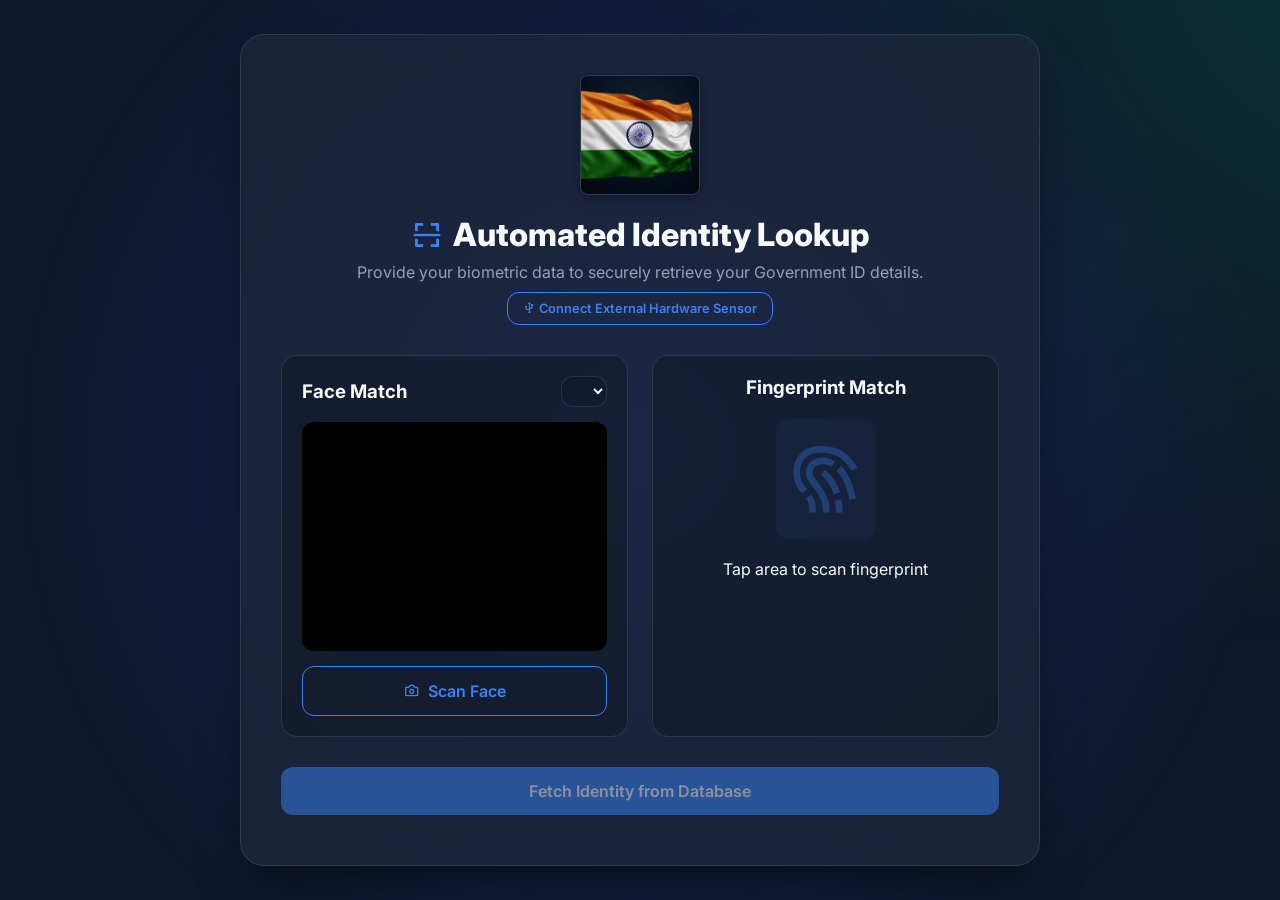
==== templates/index.html @ 5d3be8e8 "initial commit" ====
<!DOCTYPE html>
<html lang="en">
<head>
    <meta charset="UTF-8">
    <meta name="viewport" content="width=device-width, initial-scale=1.0">
    <title>Secure Voting System - National Database Retrieval</title>
    <link href="https://fonts.googleapis.com/css2?family=Inter:wght@300;400;600;800&display=swap" rel="stylesheet">
    <link href="https://unpkg.com/boxicons@2.1.4/css/boxicons.min.css" rel="stylesheet">
    <link rel="stylesheet" href="/static/style.css">
</head>
<body>

    <div id="splash-screen">
        <div class="vault-door left-door"></div>
        <div class="vault-door right-door"></div>

        <div class="splash-content">
            <div class="eci-header">
                <img src="/static/images/india_flag.png" class="flag-icon" alt="India Flag"> 
                <div class="eci-text">ELECTION COMMISSION OF INDIA <br><small>BHARAT NIRVACHAN AAYOG</small></div>
                <img src="/static/images/india_flag.png" class="flag-icon" alt="India Flag">
            </div>
            
            <div class="orbit-container">
                <!-- Intense Radar/Targeting Ring -->
                <div class="radar-ring"></div>
                
                <div class="orbit-ring">
                    <i class='bx bx-target-lock person' style="--i:1;"></i>
                    <i class='bx bx-cctv person warning-icon' style="--i:2;"></i>
                    <i class='bx bx-shield-quarter person' style="--i:3;"></i>
                    <i class='bx bx-cctv person warning-icon' style="--i:4;"></i>
                    <i class='bx bx-target-lock person' style="--i:5;"></i>
                    <i class='bx bx-cctv person warning-icon' style="--i:6;"></i>
                    <i class='bx bx-shield-quarter person' style="--i:7;"></i>
                    <i class='bx bx-cctv person warning-icon' style="--i:8;"></i>
                </div>
                
                <div class="splash-text-group">
                    <div class="vote-first"><span style="color:var(--primary);">AI</span> BIOMETRIC MATRIX</div>
                    <h1 class="splash-text">SECURE VOTING SYSTEM</h1>
                    
                    <!-- Deterrence Section -->
                    <div class="deterrence-message">
                        <i class='bx bx-error-alt bx-tada'></i> 
                        <strong>STRICT WARNING:</strong> TAMPERING, FRAUD, OR VOTER THEFT IS A SEVERE FEDERAL OFFENSE. ALL SURVEILLANCE & BIOMETRICS ARE LOGGED. VIOLATORS WILL FACE STRICT PROSECUTION.
                    </div>
                </div>
            </div>
            
            <div class="ec-watermark">GOVERNMENT OF INDIA SECURE NETWORK</div>
        </div>

        <div class="vault-lock">
            <i class='bx bx-fingerprint' id="lock-print"></i>
        </div>
        
        <div class="voting-hand">
            <i class='bx bxs-hand-up'></i>
        </div>
    </div>

    <div class="background-anim"></div>

    <main class="app-container">
        
        <!-- STEP 1 (NEW DEFAULT): Biometrics -->
        <section id="step-biometrics" class="step active">
            <div class="header">
                <div class="main-flag-container">
                    <img src="/static/images/india_flag.png" class="main-flag" alt="Government of India">
                </div>
                <h2><i class='bx bx-scan'></i> Automated Identity Lookup</h2>
                <p>Provide your biometric data to securely retrieve your Government ID details.</p>
                <button type="button" class="btn outline" id="btn-open-hw" style="width: auto; display: inline-block; padding: 8px 15px; margin-top: 10px; font-size: 0.8rem;">
                    <i class='bx bx-usb'></i> Connect External Hardware Sensor
                </button>
            </div>

            <div class="biometric-grid">
                <!-- Face Scan -->
                <div class="bio-card card-3d">
                    <div class="camera-header">
                        <h3>Face Match</h3>
                        <select id="camera-select" class="camera-dropdown"></select>
                    </div>
                    <div class="video-container">
                        <div id="qr-overlay" style="display:none; position:absolute; top:0; left:0; width:100%; height:100%; background:rgba(15,23,42,0.95); z-index:20; flex-direction:column; align-items:center; justify-content:center;">
                            <h4 style="margin-bottom:15px;"><i class="bx bx-wifi"></i> Pair Mobile Sensor</h4>
                            <img id="qr-code-img" src="" width="180" height="180" style="border:5px solid white; border-radius:10px;" />
                            <p style="font-size:0.8rem; margin-top:15px; color:var(--text-muted); padding:0 20px; text-align:center;">Aim your phone's standard camera at this code.<br>A live connection will be bridged via WiFi instantly.</p>
                        </div>

                        <video id="video-stream" autoplay playsinline></video>
                        <img id="remote-stream-target" style="display:none; width:100%; height:100%; object-fit:cover;" />
                        <div class="laser-scanner" id="laser-overlay"></div>
                        <canvas id="canvas-snap" style="display:none;"></canvas>
                        <img id="face-preview" style="display:none;" />
                    </div>
                    <button type="button" class="btn outline" id="btn-snap"><i class='bx bx-camera'></i> Scan Face</button>
                </div>

                <!-- Fingerprint Simulation -->
                <div class="bio-card card-3d" id="fp-card">
                    <h3>Fingerprint Match</h3>
                    <div class="fingerprint-container" id="fp-area">
                        <i class='bx bx-fingerprint'></i>
                        <div class="scan-line"></div>
                    </div>
                    <p id="fp-status">Tap area to scan fingerprint</p>
                </div>
            </div>

            <button type="button" class="btn primary" id="btn-submit-bios" disabled>Fetch Identity from Database</button>
            <div class="error-msg" id="bio-error"></div>
        </section>

        <!-- STEP 2: Review (Retrieved Identity) -->
        <section id="step-review" class="step">
            <div class="header">
                <div class="main-flag-container">
                    <img src="/static/images/india_flag.png" class="main-flag" alt="Government of India">
                </div>
                <h2><i class='bx bx-id-card'></i> Identity Retrieved</h2>
                <p>MATCH CONFIRMED. Please verify your retrieved documents before voting.</p>
            </div>

            <div class="review-panel">
                <div class="review-text">
                    <p><strong>Name:</strong> <span id="rev-name"></span></p>
                    <p><strong>Father's Name:</strong> <span id="rev-father"></span></p>
                    <p><strong>Sex:</strong> <span id="rev-sex"></span></p>
                    <p><strong>Age:</strong> <span id="rev-age"></span></p>
                    <p><strong>Aadhaar Card:</strong> <span id="rev-aadhaar"></span></p>
                    <p><strong>National ID Card:</strong> <span id="rev-id"></span></p>
                    <p><strong>Voter ID Card:</strong> <span id="rev-voter-id"></span></p>
                    <p><strong>Address:</strong> <span id="rev-address"></span></p>
                </div>
                <div class="review-bios">
                    <img id="rev-face" src="" alt="Face Scan" />
                    <div class="verified-badge"><i class='bx bx-check-circle'></i> Biometrics Matched</div>
                </div>
            </div>

            <button type="button" class="btn primary" id="btn-confirm-review">Confirm Identity & Proceed</button>
        </section>

        <!-- STEP 3: Vote -->
        <section id="step-vote" class="step">
            <div class="header">
                <div class="main-flag-container">
                    <img src="/static/images/india_flag.png" class="main-flag" alt="Government of India">
                </div>
                <h2><i class='bx bx-box'></i> Voting Booth</h2>
                <p>Select your candidate to cast a secure, anonymous ballot.</p>
            </div>

            <div class="candidates-list" id="candidates-container">
                <!-- Injected via JS -->
            </div>

            <button type="button" class="btn primary" id="btn-cast-vote" disabled>Cast Secure Vote</button>
            <div class="error-msg" id="vote-error"></div>
        </section>

        <!-- STEP 4: Success -->
        <section id="step-success" class="step">
            <div class="header success-header">
                <div class="main-flag-container">
                    <img src="/static/images/india_flag.png" class="main-flag" alt="Government of India">
                </div>
                <i class='bx bx-check-shield massive-icon'></i>
                <h2>Vote Cast Successfully</h2>
                <p id="success-msg">Your biometric authentication was verified securely and your vote has been recorded.</p>
                <p id="auto-reset-note" style="margin-top:10px; color:var(--text-muted); font-size:0.9rem; opacity:0.8;"></p>
            </div>
            <button type="button" class="btn primary" onclick="resetForNextVoter()">Finish & Exit</button>
            <button type="button" class="btn outline" id="btn-reset-demo" style="margin-top:15px; border-color:var(--error); color:var(--error);"><i class='bx bx-reset'></i> Reset System for Next Voter</button>
        </section>

    </main>

    <!-- HARDWARE MANAGER MODAL -->
    <div id="hw-modal" class="modal-overlay">
        <div class="modal-content card-3d">
            <div class="modal-header">
                <h3><i class='bx bx-server'></i> Device Integration Hub</h3>
                <i class='bx bx-x' id="close-hw"></i>
            </div>
            <p style="color:var(--text-muted); font-size:0.9rem; margin-bottom: 20px;">Pair an external physical sensor, smart-phone, or USB apparatus to the high-security subsystem.</p>
            
            <div class="hw-options">
                <button class="btn outline hw-btn" id="btn-hw-usb">
                    <i class='bx bxl-usb'></i>
                    <div class="hw-text">
                        <strong>Link USB Scanner</strong>
                        <span>Scan local USB ports for unlinked biometric hardware.</span>
                    </div>
                </button>

                <button class="btn outline hw-btn" id="btn-hw-fido">
                    <i class='bx bx-fingerprint'></i>
                    <div class="hw-text">
                        <strong>Link Phone/Security Key (FIDO2)</strong>
                        <span>Cross-link your mobile fingerprint module over standard protocols.</span>
                    </div>
                </button>

                <button class="btn outline hw-btn" id="btn-hw-sim">
                    <i class='bx bx-bluetooth'></i>
                    <div class="hw-text">
                        <strong>Link Bluetooth Sensor</strong>
                        <span>Pair wireless biometric terminals safely.</span>
                    </div>
                </button>
            </div>
        </div>
    </div>

    <!-- Inject Server Params -->
    <script>
        const SERVER_IP = "{{ local_ip }}";
        const SESSION_ID = Math.random().toString(36).substring(2, 10);
    </script>
    <script src="https://cdnjs.cloudflare.com/ajax/libs/socket.io/4.0.1/socket.io.js"></script>
    <script src="/static/app.js"></script>
</body>
</html>
---- static/style.css ----
/* Premium Dark Mode Styling */
:root {
    --bg-color: #0f172a;
    --card-bg: rgba(30, 41, 59, 0.7);
    --primary: #3b82f6;
    --primary-hover: #2563eb;
    --accent: #10b981;
    --text-main: #f8fafc;
    --text-muted: #94a3b8;
    --border: rgba(255, 255, 255, 0.1);
    --error: #ef4444;
}

* {
    box-sizing: border-box;
    margin: 0;
    padding: 0;
    font-family: 'Inter', sans-serif;
}

body {
    background-color: var(--bg-color);
    color: var(--text-main);
    min-height: 100vh;
    display: flex;
    justify-content: center;
    align-items: center;
    padding: 20px;
    overflow-x: hidden;
}

/* Background Animation Placeholder */
.background-anim {
    position: fixed;
    top: -50%; left: -50%;
    width: 200%; height: 200%;
    background: radial-gradient(circle at center, #1e3a8a 0%, transparent 40%),
                radial-gradient(circle at 80% 20%, #064e3b 0%, transparent 30%);
    z-index: -1;
    animation: drift 20s infinite alternate;
    opacity: 0.5;
}

@keyframes drift {
    0% { transform: translate(0, 0); }
    100% { transform: translate(-10%, -10%); }
}

.app-container {
    width: 100%;
    max-width: 800px;
    background: var(--card-bg);
    backdrop-filter: blur(16px);
    -webkit-backdrop-filter: blur(16px);
    border: 1px solid var(--border);
    border-radius: 24px;
    padding: 40px;
    box-shadow: 0 25px 50px -12px rgba(0, 0, 0, 0.5);
    position: relative;
    overflow: hidden;
    animation: appReveal 1.5s ease-out 7.5s both;
}

.step {
    display: none;
    animation: fadeIn 0.4s ease-out;
}

.step.active {
    display: block;
}

@keyframes fadeIn {
    from { opacity: 0; transform: translateY(10px); }
    to { opacity: 1; transform: translateY(0); }
}

.header {
    margin-bottom: 30px;
    text-align: center;
}

.header h2 {
    font-size: 2rem;
    font-weight: 800;
    margin-bottom: 8px;
    display: flex;
    align-items: center;
    justify-content: center;
    gap: 10px;
}

.header h2 i {
    color: var(--primary);
}

.header p {
    color: var(--text-muted);
}

.input-group {
    margin-bottom: 20px;
}

.input-row {
    display: flex;
    gap: 20px;
}

.input-row .input-group {
    flex: 1;
}

label {
    display: block;
    margin-bottom: 8px;
    font-size: 0.9rem;
    color: var(--text-muted);
    font-weight: 600;
}

input, select, textarea {
    width: 100%;
    padding: 12px 16px;
    background: rgba(15, 23, 42, 0.5);
    border: 1px solid var(--border);
    border-radius: 12px;
    color: var(--text-main);
    font-size: 1rem;
    outline: none;
    transition: all 0.3s;
}

input:focus, select:focus, textarea:focus {
    border-color: var(--primary);
    box-shadow: 0 0 0 3px rgba(59, 130, 246, 0.2);
}

textarea {
    resize: vertical;
    min-height: 80px;
}

.btn {
    width: 100%;
    padding: 14px;
    border-radius: 12px;
    font-size: 1rem;
    font-weight: 600;
    cursor: pointer;
    border: none;
    display: flex;
    align-items: center;
    justify-content: center;
    gap: 8px;
    transition: all 0.3s;
}

.btn.primary {
    background: var(--primary);
    color: white;
}

.btn.primary:hover:not(:disabled) {
    background: var(--primary-hover);
    transform: translateY(-2px);
}

.btn.outline {
    background: transparent;
    border: 1px solid var(--primary);
    color: var(--primary);
}

.btn.outline:hover {
    background: rgba(59, 130, 246, 0.1);
}

.glow-pulse {
    animation: pulse-glow 2s infinite alternate;
    box-shadow: 0 0 10px var(--accent);
    border-color: var(--accent);
}

@keyframes pulse-glow {
    from { 
        box-shadow: 0 0 10px rgba(16, 185, 129, 0.2); 
    }
    to { 
        box-shadow: 0 0 20px rgba(16, 185, 129, 0.8); 
    }
}

.btn:disabled {
    opacity: 0.5;
    cursor: not-allowed;
}

.error-msg {
    color: var(--error);
    margin-top: 10px;
    font-size: 0.9rem;
    text-align: center;
}

/* Biometrics Section */
.biometric-grid {
    display: grid;
    grid-template-columns: 1fr 1fr;
    gap: 24px;
    margin-bottom: 30px;
}

.bio-card {
    background: rgba(0,0,0,0.2);
    border-radius: 16px;
    padding: 20px;
    text-align: center;
    border: 1px solid var(--border);
}

.video-container {
    width: 100%;
    aspect-ratio: 4/3;
    background: #000;
    border-radius: 12px;
    overflow: hidden;
    margin: 15px 0;
    position: relative;
    border: 2px solid transparent;
    transition: border-color 0.3s;
}

.laser-scanner {
    position: absolute;
    top: 0;
    left: 0;
    width: 100%;
    height: 4px;
    background: var(--accent);
    box-shadow: 0 0 20px 5px var(--accent);
    z-index: 10;
    display: none;
}

.laser-scanning .laser-scanner {
    display: block;
    animation: scan-face 1.5s linear infinite alternate;
}

@keyframes scan-face {
    0% { top: 0; }
    100% { top: calc(100% - 4px); }
}

.camera-header {
    display: flex;
    justify-content: space-between;
    align-items: center;
}

.camera-dropdown {
    width: auto;
    max-width: 180px;
    padding: 6px 12px;
    font-size: 0.8rem;
    margin-bottom: 0;
}

/* 3D Tilt Effect */
.card-3d {
    transition: transform 0.1s ease, box-shadow 0.1s ease;
    transform-style: preserve-3d;
}

/* Modal Styling */
.modal-overlay {
    position: fixed;
    top: 0; left: 0; right: 0; bottom: 0;
    background: rgba(0,0,0,0.6);
    backdrop-filter: blur(5px);
    display: none;
    justify-content: center;
    align-items: center;
    z-index: 1000;
}

.modal-overlay.open {
    display: flex;
    animation: fadeIn 0.3s ease-out;
}

.modal-content {
    background: var(--card-bg);
    border: 1px solid var(--border);
    border-radius: 20px;
    padding: 30px;
    width: 90%;
    max-width: 500px;
    box-shadow: 0 25px 50px -12px rgba(0,0,0,0.8);
}

.modal-header {
    display: flex;
    justify-content: space-between;
    align-items: center;
    margin-bottom: 20px;
}

.modal-header h3 {
    margin: 0;
    display: flex;
    align-items: center;
    gap: 10px;
    color: var(--primary);
}

.modal-header i#close-hw {
    font-size: 1.5rem;
    cursor: pointer;
    transition: color 0.3s;
}

.modal-header i#close-hw:hover {
    color: var(--error);
}

.hw-options {
    display: flex;
    flex-direction: column;
    gap: 15px;
}

.hw-btn {
    text-align: left;
    justify-content: flex-start;
    padding: 15px;
    height: auto;
}

.hw-btn i {
    font-size: 2rem;
    margin-right: 15px;
}

.hw-text {
    display: flex;
    flex-direction: column;
}

.hw-text span {
    font-size: 0.75rem;
    font-weight: 300;
    color: var(--text-muted);
}

video, img#face-preview {
    width: 100%;
    height: 100%;
    object-fit: cover;
}

.fingerprint-container {
    width: 100px;
    height: 120px;
    margin: 20px auto;
    position: relative;
    cursor: pointer;
    overflow: hidden;
    color: var(--primary);
    display: flex;
    align-items: center;
    justify-content: center;
    border-radius: 12px;
    background: rgba(59,130,246,0.05);
}

.fingerprint-container i {
    font-size: 80px;
    opacity: 0.3;
    transition: opacity 0.3s;
}

.fingerprint-container.scanning i {
    opacity: 1;
}

.scan-line {
    position: absolute;
    top: 0;
    left: 0;
    width: 100%;
    height: 4px;
    background: var(--accent);
    box-shadow: 0 0 10px var(--accent);
    display: none;
}

.scanning .scan-line {
    display: block;
    animation: scan 2s linear infinite;
}

@keyframes scan {
    0% { top: 0; }
    50% { top: 100%; }
    100% { top: 0; }
}

.fingerprint-container.success {
    color: var(--accent);
    background: rgba(16, 185, 129, 0.1);
}

.fingerprint-container.success i {
    opacity: 1;
}

/* Review Panel */
.review-panel {
    display: flex;
    gap: 30px;
    margin-bottom: 30px;
    background: rgba(0,0,0,0.2);
    padding: 24px;
    border-radius: 16px;
}

.review-text {
    flex: 2;
}

.review-text p {
    margin-bottom: 12px;
    font-size: 1.1rem;
}

.review-text strong {
    color: var(--primary);
}

.review-bios {
    flex: 1;
    display: flex;
    flex-direction: column;
    align-items: center;
    gap: 15px;
}

.review-bios img {
    width: 120px;
    height: 120px;
    border-radius: 60px;
    object-fit: cover;
    border: 3px solid var(--accent);
}

.verified-badge {
    color: var(--accent);
    display: flex;
    align-items: center;
    gap: 5px;
    font-weight: 600;
}

/* Candidates */
.candidates-list {
    display: flex;
    flex-direction: column;
    gap: 15px;
    margin-bottom: 30px;
}

.candidate-card {
    background: rgba(15, 23, 42, 0.6);
    border: 2px solid var(--border);
    padding: 20px;
    border-radius: 12px;
    cursor: pointer;
    transition: all 0.2s;
    display: flex;
    justify-content: space-between;
    align-items: center;
}

.candidate-card:hover {
    border-color: var(--primary);
    background: rgba(59, 130, 246, 0.1);
}

.candidate-card.selected {
    border-color: var(--accent);
    background: rgba(16, 185, 129, 0.1);
}

.candidate-name {
    font-size: 1.2rem;
    font-weight: 600;
}

.candidate-party {
    color: var(--text-muted);
}

.massive-icon {
    font-size: 5rem;
    color: var(--accent);
}

.success-header {
    margin-bottom: 40px;
}

/* Responsive */
@media (max-width: 600px) {
    .biometric-grid, .review-panel {
        grid-template-columns: 1fr;
        flex-direction: column;
    }
}

/* Splash Screen Animations */
#splash-screen {
    position: fixed;
    top: 0; left: 0; width: 100%; height: 100%;
    z-index: 9999;
    display: flex;
    justify-content: center;
    align-items: center;
    pointer-events: none;
    animation: fadeOutSplashWrapper 10s forwards;
}

@keyframes fadeOutSplashWrapper {
    0% { visibility: visible; }
    99% { visibility: visible; }
    100% { visibility: hidden; }
}

.splash-content {
    position: absolute;
    top: 0; left: 0; width: 100%; height: 100%;
    background: radial-gradient(circle at center, #0B1120 0%, #000000 100%);
    display: flex;
    justify-content: center;
    align-items: center;
    z-index: 10001; 
    animation: fadeOutSplashContent 6.5s forwards;
}

@keyframes fadeOutSplashContent {
    0% { opacity: 1; transform: scale(1); filter: brightness(1); }
    90% { opacity: 1; transform: scale(1); filter: brightness(1); }
    98% { opacity: 1; transform: scale(0.95); filter: brightness(2); }
    100% { opacity: 0; transform: scale(1.1); filter: blur(20px); visibility: hidden; }
}

.vault-door {
    position: absolute;
    top: 0;
    width: 50%;
    height: 100%;
    background: #020617;
    z-index: 10000;
    box-shadow: inset 0 0 50px rgba(0,0,0,0.8);
}

.left-door {
    left: 0;
    border-right: 4px solid var(--accent);
    animation: slideLeft 1.5s cubic-bezier(0.8, 0, 0.2, 1) 6.8s forwards;
}

.right-door {
    right: 0;
    border-left: 4px solid var(--accent);
    animation: slideRight 1.5s cubic-bezier(0.8, 0, 0.2, 1) 6.8s forwards;
}

@keyframes slideLeft {
    0% { transform: translateX(0); }
    100% { transform: translateX(-100%); }
}

@keyframes slideRight {
    0% { transform: translateX(0); }
    100% { transform: translateX(100%); }
}

.vault-lock {
    position: absolute;
    top: 50%;
    left: 50%;
    width: 140px;
    height: 140px;
    background: rgba(2, 6, 23, 0.9);
    border: 4px solid rgba(59, 130, 246, 0.2);
    border-radius: 50%;
    z-index: 10002;
    display: flex;
    justify-content: center;
    align-items: center;
    opacity: 0;
    pointer-events: none;
    animation: showLock 3s linear 5.5s forwards;
    box-shadow: 0 0 30px rgba(0,0,0,0.8) inset;
}

@keyframes showLock {
    0% { opacity: 0; transform: translate(-50%, -50%) scale(0.5); border-color: rgba(59, 130, 246, 0.2);}
    10% { opacity: 1; transform: translate(-50%, -50%) scale(1); border-color: rgba(59, 130, 246, 0.5);}
    25% { opacity: 1; transform: translate(-50%, -50%) scale(0.95); border-color: var(--accent); box-shadow: 0 0 40px var(--accent) inset, 0 0 20px var(--accent); }
    35% { opacity: 1; transform: translate(-50%, -50%) scale(1); border-color: var(--primary); box-shadow: 0 0 40px var(--primary) inset, 0 0 30px var(--primary); }
    45% { opacity: 0; transform: translate(-50%, -50%) scale(1.5); }
    100% { opacity: 0; transform: translate(-50%, -50%) scale(1.5); }
}

#lock-print {
    font-size: 70px;
    color: rgba(255, 255, 255, 0.1);
    animation: scanPrint 3s linear 5.5s forwards;
}

@keyframes scanPrint {
    0% { color: rgba(255, 255, 255, 0.1); }
    25% { color: var(--accent); filter: drop-shadow(0 0 10px var(--accent)); }
    35% { color: var(--primary); filter: drop-shadow(0 0 10px var(--primary)); }
    45% { color: var(--primary); filter: drop-shadow(0 0 10px var(--primary)); }
    100% { color: var(--primary); }
}

.voting-hand {
    position: absolute;
    top: 50%;
    left: 50%;
    font-size: 6rem;
    color: #fcd34d;
    z-index: 10003;
    opacity: 0;
    pointer-events: none;
    animation: handPress 3s cubic-bezier(0.4, 0, 0.2, 1) 5.5s forwards;
    filter: drop-shadow(0 15px 15px rgba(0,0,0,0.6));
}

@keyframes handPress {
    0% { opacity: 0; transform: translate(150px, 150px) rotate(-20deg); }
    10% { opacity: 1; transform: translate(60px, 80px) rotate(-10deg); }
    25% { opacity: 1; transform: translate(-10px, 0px) rotate(0deg) scale(0.9); }
    35% { opacity: 1; transform: translate(-10px, 0px) rotate(0deg) scale(0.9); color: rgb(30, 58, 138); filter: drop-shadow(0 0 20px rgb(30, 58, 138)); }
    45% { opacity: 0; transform: translate(100px, 150px) rotate(20deg) scale(1.1); }
    100% { opacity: 0; transform: translate(150px, 200px); }
}

.eci-header {
    position: absolute;
    top: 30px;
    width: 100%;
    display: flex;
    justify-content: center;
    align-items: center;
    gap: 20px;
    animation: fadeInOut 6.5s forwards;
    opacity: 0;
}

.eci-text {
    text-align: center;
    font-size: 1.5rem;
    font-weight: 800;
    color: var(--text-main);
    letter-spacing: 4px;
}

.eci-text small {
    font-size: 1rem;
    font-weight: 400;
    color: var(--text-muted);
    letter-spacing: 8px;
}

.flag-icon {
    width: 60px;
    height: auto;
    filter: drop-shadow(0 0 10px rgba(255,153,51,0.5));
}

.main-flag-container {
    display: flex;
    justify-content: center;
    margin-bottom: 20px;
}

.main-flag {
    width: 120px;
    height: auto;
    border-radius: 8px;
    box-shadow: 0 5px 15px rgba(0,0,0,0.3);
    border: 1px solid var(--border);
}

.ec-watermark {
    position: absolute;
    bottom: 30px;
    right: 30px;
    font-size: 0.9rem;
    color: rgba(255, 255, 255, 0.4);
    letter-spacing: 3px;
    text-transform: uppercase;
    font-weight: 300;
    animation: fadeInOut 6s forwards;
    opacity: 0;
}

.deterrence-message {
    margin-top: 50px;
    color: var(--error);
    font-size: 0.9rem;
    max-width: 600px;
    background: rgba(239, 68, 68, 0.1);
    border: 1px solid var(--error);
    padding: 15px 20px;
    border-radius: 8px;
    line-height: 1.5;
    letter-spacing: 1px;
    animation: pulseError 2s infinite, voteFirstAnim 6.5s forwards;
    opacity: 0;
    box-shadow: 0 0 20px rgba(239, 68, 68, 0.2);
}

@keyframes pulseError {
    0% { box-shadow: 0 0 20px rgba(239, 68, 68, 0.2); }
    50% { box-shadow: 0 0 40px rgba(239, 68, 68, 0.6); }
    100% { box-shadow: 0 0 20px rgba(239, 68, 68, 0.2); }
}

@keyframes fadeInOut {
    0% { opacity: 0; }
    15% { opacity: 1; }
    85% { opacity: 1; }
    95% { opacity: 0; }
    100% { opacity: 0; }
}

.orbit-container {
    position: relative;
    width: 600px;
    height: 600px;
    display: flex;
    justify-content: center;
    align-items: center;
}

.radar-ring {
    position: absolute;
    width: 300px;
    height: 300px;
    border-radius: 50%;
    border: 2px dashed rgba(59, 130, 246, 0.3);
    animation: radarSpin 10s linear infinite;
    box-shadow: 0 0 50px rgba(59, 130, 246, 0.1) inset;
}

@keyframes radarSpin {
    0% { transform: rotate(0deg); }
    100% { transform: rotate(360deg); }
}

.orbit-ring {
    position: absolute;
    width: 100%;
    height: 100%;
    animation: spinOrbit 6.5s cubic-bezier(0.4, 0, 0.2, 1) forwards;
}

@keyframes spinOrbit {
    0% { transform: rotate(0deg) scale(0); opacity: 0; }
    20% { transform: rotate(180deg) scale(1); opacity: 1; }
    85% { transform: rotate(360deg) scale(1.1); opacity: 1; }
    95% { transform: rotate(540deg) scale(2); opacity: 0; }
    100% { opacity: 0; }
}

.person {
    position: absolute;
    top: 50%; left: 50%;
    font-size: 2.2rem;
    color: rgba(59, 130, 246, 0.8);
    transform: translate(-50%, -50%) rotate(calc(var(--i) * 45deg)) translateY(-220px) rotate(calc(var(--i) * -45deg));
    filter: drop-shadow(0 0 10px rgba(59, 130, 246, 0.5));
}

.warning-icon {
    color: var(--error);
    filter: drop-shadow(0 0 10px rgba(239, 68, 68, 0.5));
}

.splash-text-group {
    position: absolute;
    text-align: center;
    display: flex;
    flex-direction: column;
    align-items: center;
    gap: 10px;
}

.vote-first {
    font-size: 1.5rem;
    font-weight: 400;
    color: var(--text-muted);
    letter-spacing: 12px;
    opacity: 0;
    text-transform: uppercase;
    animation: voteFirstAnim 6.5s forwards;
}

@keyframes voteFirstAnim {
    0% { opacity: 0; transform: translateY(-20px); letter-spacing: 2px;}
    20% { opacity: 1; transform: translateY(0); letter-spacing: 8px;}
    85% { opacity: 1; filter: blur(0); transform: translateY(0);}
    95% { opacity: 0; filter: blur(10px); transform: scale(1.2);}
    100% { opacity: 0; }
}

.splash-text {
    font-size: 2.8rem;
    font-weight: 800;
    color: var(--primary);
    text-align: center;
    opacity: 0;
    animation: splashAnim 6.5s forwards;
    text-shadow: 0 0 20px rgba(59, 130, 246, 0.5);
}

@keyframes splashAnim {
    0% { opacity: 0; transform: scale(0.8); letter-spacing: 2px; }
    20% { opacity: 1; transform: scale(1.05); letter-spacing: 6px; }
    85% { opacity: 1; transform: scale(1); letter-spacing: 4px; filter: blur(0px); }
    95% { opacity: 0; transform: scale(1.5); filter: blur(10px); }
    100% { opacity: 0; }
}



@keyframes appReveal {
    0% { opacity: 0; transform: translateY(30px) scale(0.95); }
    100% { opacity: 1; transform: translateY(0) scale(1); }
}
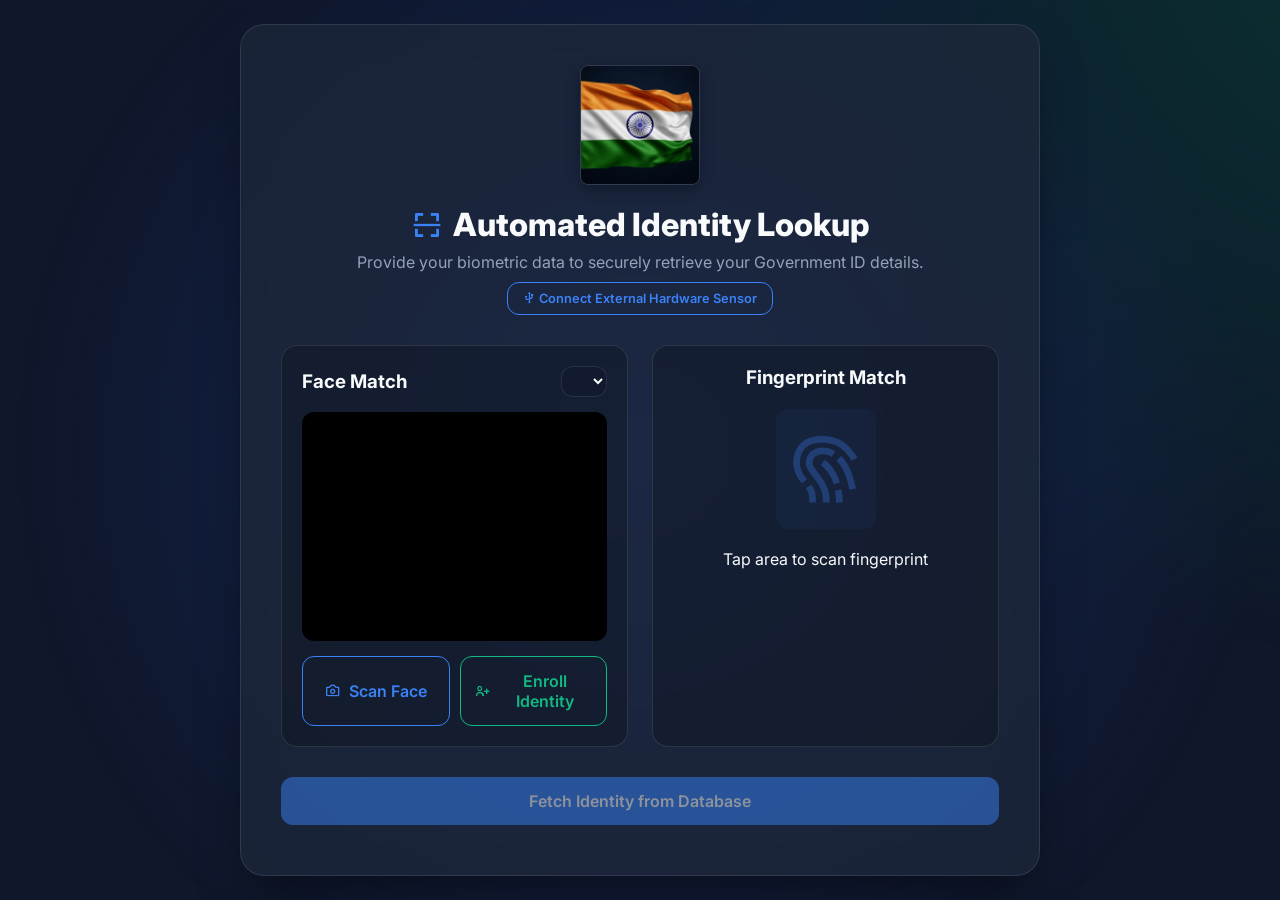
==== commit 483a84cb: "Fixed Render 403" ====
--- a/templates/index.html
+++ b/templates/index.html
@@ -97,7 +97,10 @@
                         <canvas id="canvas-snap" style="display:none;"></canvas>
                         <img id="face-preview" style="display:none;" />
                     </div>
-                    <button type="button" class="btn outline" id="btn-snap"><i class='bx bx-camera'></i> Scan Face</button>
+                    <div class="button-group" style="display: flex; gap: 10px; margin-top: 15px;">
+                        <button type="button" class="btn outline" id="btn-snap" style="flex: 1;"><i class='bx bx-camera'></i> Scan Face</button>
+                        <button type="button" class="btn outline" id="btn-open-enroll" style="flex: 1; border-color: var(--accent); color: var(--accent);"><i class='bx bx-user-plus'></i> Enroll Identity</button>
+                    </div>
                 </div>
 
                 <!-- Fingerprint Simulation -->
@@ -142,6 +145,28 @@
                 </div>
             </div>
 
+            <!-- Technical Analysis Panel -->
+            <div class="technical-panel card-3d">
+                <div class="tech-header">
+                    <h3><i class='bx bx-code-alt'></i> Technical Biometric Analysis</h3>
+                    <span class="tech-status">Live Matrix Decryption</span>
+                </div>
+                <div class="tech-grid">
+                    <div class="tech-column">
+                        <h4>Facial Landmark Dimensions</h4>
+                        <div id="landmark-stats" class="landmark-list">
+                            <!-- Injected via JS -->
+                        </div>
+                    </div>
+                    <div class="tech-column">
+                        <h4>Neural Encoding Matrix (128-d)</h4>
+                        <div id="matrix-display" class="matrix-grid">
+                            <!-- Injected via JS -->
+                        </div>
+                    </div>
+                </div>
+            </div>
+
             <button type="button" class="btn primary" id="btn-confirm-review">Confirm Identity & Proceed</button>
         </section>
 
@@ -214,6 +239,32 @@
                     </div>
                 </button>
             </div>
+        </div>
+    </div>
+    <!-- ENROLLMENT MODAL -->
+    <div id="enroll-modal" class="modal-overlay">
+        <div class="modal-content card-3d">
+            <div class="modal-header">
+                <h3><i class='bx bx-user-plus'></i> Secure Biometric Enrollment</h3>
+                <i class='bx bx-x' id="close-enroll"></i>
+            </div>
+            <p style="color:var(--text-muted); font-size:0.9rem; margin-bottom: 20px;">Link your captured face profile to a Government ID record.</p>
+            
+            <div class="form-group" style="margin-bottom: 20px;">
+                <label style="display:block; margin-bottom:8px; font-size:0.9rem; color:var(--primary);">Full Name (as per Aadhaar)</label>
+                <input type="text" id="enroll-name" placeholder="e.g. Suryansh Mishra" style="width:100%; padding:12px; background:rgba(255,255,255,0.05); border:1px solid rgba(255,255,255,0.1); border-radius:8px; color:white; outline:none;">
+            </div>
+
+            <div class="enroll-preview" style="margin-bottom: 20px; text-align:center;">
+                <p style="font-size:0.8rem; color:var(--text-muted); margin-bottom:10px;">Face Profile to be Enrolled:</p>
+                <img id="enroll-face-preview" src="" style="width:120px; height:120px; border-radius:50%; object-fit:cover; border:3px solid var(--accent); margin:0 auto; display:none;">
+                <div id="enroll-face-placeholder" style="width:120px; height:120px; border-radius:50%; background:rgba(255,255,255,0.05); border:2px dashed rgba(255,255,255,0.2); margin:0 auto; display:flex; align-items:center; justify-content:center; color:var(--text-muted);">
+                    <i class='bx bx-camera' style="font-size:2rem;"></i>
+                </div>
+            </div>
+
+            <button class="btn primary" id="btn-confirm-enroll" disabled>Securely Link Identity</button>
+            <div id="enroll-error" class="error-msg" style="margin-top:10px;"></div>
         </div>
     </div>
 
--- a/static/style.css
+++ b/static/style.css
@@ -511,11 +511,596 @@
     margin-bottom: 40px;
 }
 
-/* Responsive */
+/* =============================================
+   RESPONSIVE DESIGN - Mobile First Breakpoints
+   ============================================= */
+
+/* Tablets and small laptops (≤1024px) */
+@media (max-width: 1024px) {
+    .app-container {
+        max-width: 95%;
+        padding: 30px 25px;
+    }
+
+    .orbit-container {
+        width: 450px;
+        height: 450px;
+    }
+
+    .person {
+        font-size: 1.8rem;
+        transform: translate(-50%, -50%) rotate(calc(var(--i) * 45deg)) translateY(-170px) rotate(calc(var(--i) * -45deg));
+    }
+
+    .radar-ring {
+        width: 220px;
+        height: 220px;
+    }
+}
+
+/* Tablets (≤768px) */
+@media (max-width: 768px) {
+    body {
+        padding: 12px;
+        align-items: flex-start;
+    }
+
+    .app-container {
+        max-width: 100%;
+        padding: 24px 18px;
+        border-radius: 18px;
+    }
+
+    .header h2 {
+        font-size: 1.5rem;
+        gap: 8px;
+        flex-wrap: wrap;
+    }
+
+    .header p {
+        font-size: 0.9rem;
+    }
+
+    .biometric-grid {
+        grid-template-columns: 1fr;
+        gap: 18px;
+    }
+
+    .bio-card {
+        padding: 16px;
+    }
+
+    .review-panel {
+        flex-direction: column;
+        gap: 20px;
+        padding: 18px;
+    }
+
+    .review-text p {
+        font-size: 1rem;
+    }
+
+    .review-bios {
+        flex-direction: row;
+        justify-content: center;
+    }
+
+    .review-bios img {
+        width: 90px;
+        height: 90px;
+    }
+
+    .candidate-card {
+        padding: 16px;
+    }
+
+    .candidate-name {
+        font-size: 1.05rem;
+    }
+
+    .modal-content {
+        width: 95%;
+        padding: 22px 18px;
+        border-radius: 16px;
+        max-height: 85vh;
+        overflow-y: auto;
+    }
+
+    .hw-btn i {
+        font-size: 1.6rem;
+        margin-right: 12px;
+    }
+
+    .main-flag {
+        width: 90px;
+    }
+
+    .massive-icon {
+        font-size: 3.5rem;
+    }
+
+    /* Splash screen adjustments */
+    .orbit-container {
+        width: 350px;
+        height: 350px;
+    }
+
+    .person {
+        font-size: 1.5rem;
+        transform: translate(-50%, -50%) rotate(calc(var(--i) * 45deg)) translateY(-130px) rotate(calc(var(--i) * -45deg));
+    }
+
+    .radar-ring {
+        width: 180px;
+        height: 180px;
+    }
+
+    .splash-text {
+        font-size: 2rem;
+    }
+
+    .vote-first {
+        font-size: 1.1rem;
+        letter-spacing: 6px;
+    }
+
+    .eci-text {
+        font-size: 1.1rem;
+        letter-spacing: 2px;
+    }
+
+    .eci-text small {
+        font-size: 0.75rem;
+        letter-spacing: 4px;
+    }
+
+    .flag-icon {
+        width: 42px;
+    }
+
+    .eci-header {
+        gap: 12px;
+        top: 20px;
+        padding: 0 10px;
+    }
+
+    .deterrence-message {
+        font-size: 0.75rem;
+        padding: 12px 14px;
+        margin-top: 30px;
+        max-width: 90%;
+    }
+
+    .ec-watermark {
+        font-size: 0.7rem;
+        bottom: 15px;
+        right: 15px;
+        letter-spacing: 2px;
+    }
+
+    .vault-lock {
+        width: 110px;
+        height: 110px;
+    }
+
+    #lock-print {
+        font-size: 55px;
+    }
+
+    .voting-hand {
+        font-size: 4.5rem;
+    }
+
+    #btn-open-hw {
+        font-size: 0.75rem !important;
+        padding: 6px 12px !important;
+    }
+
+    .camera-header {
+        flex-direction: column;
+        gap: 10px;
+        align-items: stretch;
+    }
+
+    .camera-dropdown {
+        max-width: 100%;
+        width: 100%;
+    }
+}
+
+/* Small phones (≤600px) */
 @media (max-width: 600px) {
-    .biometric-grid, .review-panel {
-        grid-template-columns: 1fr;
-        flex-direction: column;
+    body {
+        padding: 8px;
+    }
+
+    .app-container {
+        padding: 20px 14px;
+        border-radius: 16px;
+        box-shadow: 0 15px 30px -8px rgba(0, 0, 0, 0.5);
+    }
+
+    .header {
+        margin-bottom: 20px;
+    }
+
+    .header h2 {
+        font-size: 1.3rem;
+    }
+
+    .header p {
+        font-size: 0.85rem;
+    }
+
+    .biometric-grid {
+        gap: 14px;
+        margin-bottom: 20px;
+    }
+
+    .bio-card {
+        padding: 14px;
+        border-radius: 14px;
+    }
+
+    .bio-card h3 {
+        font-size: 1rem;
+    }
+
+    .video-container {
+        margin: 10px 0;
+        border-radius: 10px;
+    }
+
+    .fingerprint-container {
+        width: 85px;
+        height: 100px;
+        margin: 14px auto;
+    }
+
+    .fingerprint-container i {
+        font-size: 60px;
+    }
+
+    #fp-status {
+        font-size: 0.85rem;
+    }
+
+    .btn {
+        padding: 12px;
+        font-size: 0.9rem;
+        border-radius: 10px;
+    }
+
+    .review-panel {
+        padding: 14px;
+        border-radius: 14px;
+        gap: 16px;
+    }
+
+    .review-text p {
+        font-size: 0.9rem;
+        margin-bottom: 8px;
+    }
+
+    .review-bios img {
+        width: 80px;
+        height: 80px;
+    }
+
+    .verified-badge {
+        font-size: 0.85rem;
+    }
+
+    .candidate-card {
+        padding: 14px;
+        border-radius: 10px;
+    }
+
+    .candidate-name {
+        font-size: 1rem;
+    }
+
+    .candidates-list {
+        gap: 10px;
+        margin-bottom: 20px;
+    }
+
+    .massive-icon {
+        font-size: 3rem;
+    }
+
+    .success-header {
+        margin-bottom: 25px;
+    }
+
+    .main-flag-container {
+        margin-bottom: 14px;
+    }
+
+    .main-flag {
+        width: 75px;
+    }
+
+    #btn-reset-demo {
+        font-size: 0.85rem;
+    }
+
+    .modal-content {
+        width: 96%;
+        padding: 18px 14px;
+        border-radius: 14px;
+    }
+
+    .modal-header h3 {
+        font-size: 1rem;
+    }
+
+    .hw-btn {
+        padding: 12px;
+    }
+
+    .hw-btn i {
+        font-size: 1.4rem;
+        margin-right: 10px;
+    }
+
+    .hw-text strong {
+        font-size: 0.9rem;
+    }
+
+    .hw-text span {
+        font-size: 0.7rem;
+    }
+
+    /* Splash screen small phone */
+    .orbit-container {
+        width: 280px;
+        height: 280px;
+    }
+
+    .person {
+        font-size: 1.2rem;
+        transform: translate(-50%, -50%) rotate(calc(var(--i) * 45deg)) translateY(-105px) rotate(calc(var(--i) * -45deg));
+    }
+
+    .radar-ring {
+        width: 140px;
+        height: 140px;
+    }
+
+    .splash-text {
+        font-size: 1.5rem;
+    }
+
+    .vote-first {
+        font-size: 0.85rem;
+        letter-spacing: 4px;
+    }
+
+    .eci-text {
+        font-size: 0.85rem;
+        letter-spacing: 1px;
+    }
+
+    .eci-text small {
+        font-size: 0.65rem;
+        letter-spacing: 2px;
+    }
+
+    .flag-icon {
+        width: 35px;
+    }
+
+    .eci-header {
+        gap: 8px;
+        top: 15px;
+    }
+
+    .deterrence-message {
+        font-size: 0.65rem;
+        padding: 10px 12px;
+        margin-top: 20px;
+        letter-spacing: 0.5px;
+        max-width: 95%;
+    }
+
+    .ec-watermark {
+        font-size: 0.6rem;
+        bottom: 10px;
+        right: 10px;
+        letter-spacing: 1px;
+    }
+
+    .vault-lock {
+        width: 90px;
+        height: 90px;
+    }
+
+    #lock-print {
+        font-size: 45px;
+    }
+
+    .voting-hand {
+        font-size: 3.5rem;
+    }
+
+    /* QR overlay mobile adjustments */
+    #qr-overlay h4 {
+        font-size: 0.9rem !important;
+    }
+
+    #qr-overlay p {
+        font-size: 0.7rem !important;
+        padding: 0 10px !important;
+    }
+
+    #qr-code-img {
+        width: 140px !important;
+        height: 140px !important;
+    }
+}
+
+/* Extra small phones (≤380px) */
+@media (max-width: 380px) {
+    body {
+        padding: 4px;
+    }
+
+    .app-container {
+        padding: 16px 10px;
+        border-radius: 14px;
+    }
+
+    .header h2 {
+        font-size: 1.1rem;
+    }
+
+    .header p {
+        font-size: 0.8rem;
+    }
+
+    .bio-card {
+        padding: 12px;
+    }
+
+    .btn {
+        padding: 10px;
+        font-size: 0.85rem;
+    }
+
+    .orbit-container {
+        width: 240px;
+        height: 240px;
+    }
+
+    .person {
+        font-size: 1rem;
+        transform: translate(-50%, -50%) rotate(calc(var(--i) * 45deg)) translateY(-90px) rotate(calc(var(--i) * -45deg));
+    }
+
+    .radar-ring {
+        width: 120px;
+        height: 120px;
+    }
+
+    .splash-text {
+        font-size: 1.2rem;
+    }
+
+    .vote-first {
+        font-size: 0.7rem;
+        letter-spacing: 3px;
+    }
+
+    .deterrence-message {
+        font-size: 0.6rem;
+        padding: 8px 10px;
+        margin-top: 15px;
+    }
+
+    .review-text p {
+        font-size: 0.85rem;
+        margin-bottom: 6px;
+    }
+
+    .main-flag {
+        width: 60px;
+    }
+
+    #btn-open-hw {
+        font-size: 0.7rem !important;
+        padding: 5px 10px !important;
+    }
+
+    .candidate-card {
+        padding: 12px;
+    }
+
+    .candidate-name {
+        font-size: 0.9rem;
+    }
+}
+
+/* Landscape phones */
+@media (max-height: 500px) and (orientation: landscape) {
+    body {
+        align-items: flex-start;
+        padding: 8px;
+    }
+
+    .app-container {
+        padding: 16px;
+    }
+
+    .header {
+        margin-bottom: 16px;
+    }
+
+    .biometric-grid {
+        grid-template-columns: 1fr 1fr;
+        gap: 12px;
+    }
+
+    .main-flag {
+        width: 50px;
+    }
+
+    .main-flag-container {
+        margin-bottom: 8px;
+    }
+
+    .header h2 {
+        font-size: 1.2rem;
+    }
+
+    .orbit-container {
+        width: 260px;
+        height: 260px;
+    }
+
+    .splash-text {
+        font-size: 1.3rem;
+    }
+
+    .deterrence-message {
+        margin-top: 10px;
+        font-size: 0.6rem;
+        padding: 6px 10px;
+    }
+}
+
+/* Touch device improvements */
+@media (hover: none) and (pointer: coarse) {
+    .btn {
+        min-height: 48px;
+    }
+
+    .candidate-card {
+        min-height: 56px;
+    }
+
+    .fingerprint-container {
+        cursor: pointer;
+        -webkit-tap-highlight-color: transparent;
+    }
+
+    .card-3d {
+        transform: none !important;
+        box-shadow: none !important;
+    }
+
+    .btn.outline:hover {
+        background: transparent;
+    }
+
+    .candidate-card:hover {
+        border-color: var(--border);
+        background: rgba(15, 23, 42, 0.6);
+    }
+
+    .candidate-card.selected:hover {
+        border-color: var(--accent);
+        background: rgba(16, 185, 129, 0.1);
     }
 }
 
@@ -845,3 +1430,119 @@
     0% { opacity: 0; transform: translateY(30px) scale(0.95); }
     100% { opacity: 1; transform: translateY(0) scale(1); }
 }
+/* =============================================
+   TECHNICAL BIOMETRIC ANALYSIS STYLES
+   ============================================= */
+.technical-panel {
+    background: rgba(15, 23, 42, 0.8);
+    border: 1px solid var(--primary);
+    border-radius: 16px;
+    padding: 20px;
+    margin-top: 20px;
+    margin-bottom: 30px;
+    animation: slideUp 0.6s ease-out both;
+}
+
+@keyframes slideUp {
+    from { opacity: 0; transform: translateY(20px); }
+    to { opacity: 1; transform: translateY(0); }
+}
+
+.tech-header {
+    display: flex;
+    justify-content: space-between;
+    align-items: center;
+    margin-bottom: 20px;
+    border-bottom: 1px solid var(--border);
+    padding-bottom: 10px;
+}
+
+.tech-header h3 {
+    font-size: 1.1rem;
+    color: var(--primary);
+    margin: 0;
+}
+
+.tech-status {
+    font-size: 0.75rem;
+    text-transform: uppercase;
+    letter-spacing: 1px;
+    color: var(--accent);
+    background: rgba(16, 185, 129, 0.1);
+    padding: 4px 10px;
+    border-radius: 20px;
+    animation: blink 2s infinite;
+}
+
+@keyframes blink {
+    50% { opacity: 0.5; }
+}
+
+.tech-grid {
+    display: grid;
+    grid-template-columns: 1fr 1fr;
+    gap: 20px;
+}
+
+.tech-column h4 {
+    font-size: 0.85rem;
+    color: var(--text-muted);
+    margin-bottom: 12px;
+    text-transform: uppercase;
+    letter-spacing: 0.5px;
+}
+
+.landmark-list {
+    display: grid;
+    grid-template-columns: 1fr;
+    gap: 8px;
+}
+
+.landmark-item {
+    display: flex;
+    justify-content: space-between;
+    background: rgba(255, 255, 255, 0.03);
+    padding: 8px 12px;
+    border-radius: 6px;
+    font-size: 0.85rem;
+}
+
+.landmark-item span {
+    text-transform: capitalize;
+    color: var(--text-muted);
+}
+
+.landmark-item strong {
+    color: var(--primary);
+}
+
+.matrix-grid {
+    display: grid;
+    grid-template-columns: repeat(16, 1fr);
+    gap: 3px;
+    background: rgba(0, 0, 0, 0.3);
+    padding: 8px;
+    border-radius: 8px;
+    border: 1px solid var(--border);
+}
+
+.matrix-cell {
+    aspect-ratio: 1;
+    border-radius: 2px;
+    transition: transform 0.2s;
+}
+
+.matrix-cell:hover {
+    transform: scale(1.5);
+    z-index: 10;
+    box-shadow: 0 0 10px var(--accent);
+}
+
+@media (max-width: 768px) {
+    .tech-grid {
+        grid-template-columns: 1fr;
+    }
+    .matrix-grid {
+        grid-template-columns: repeat(8, 1fr);
+    }
+}
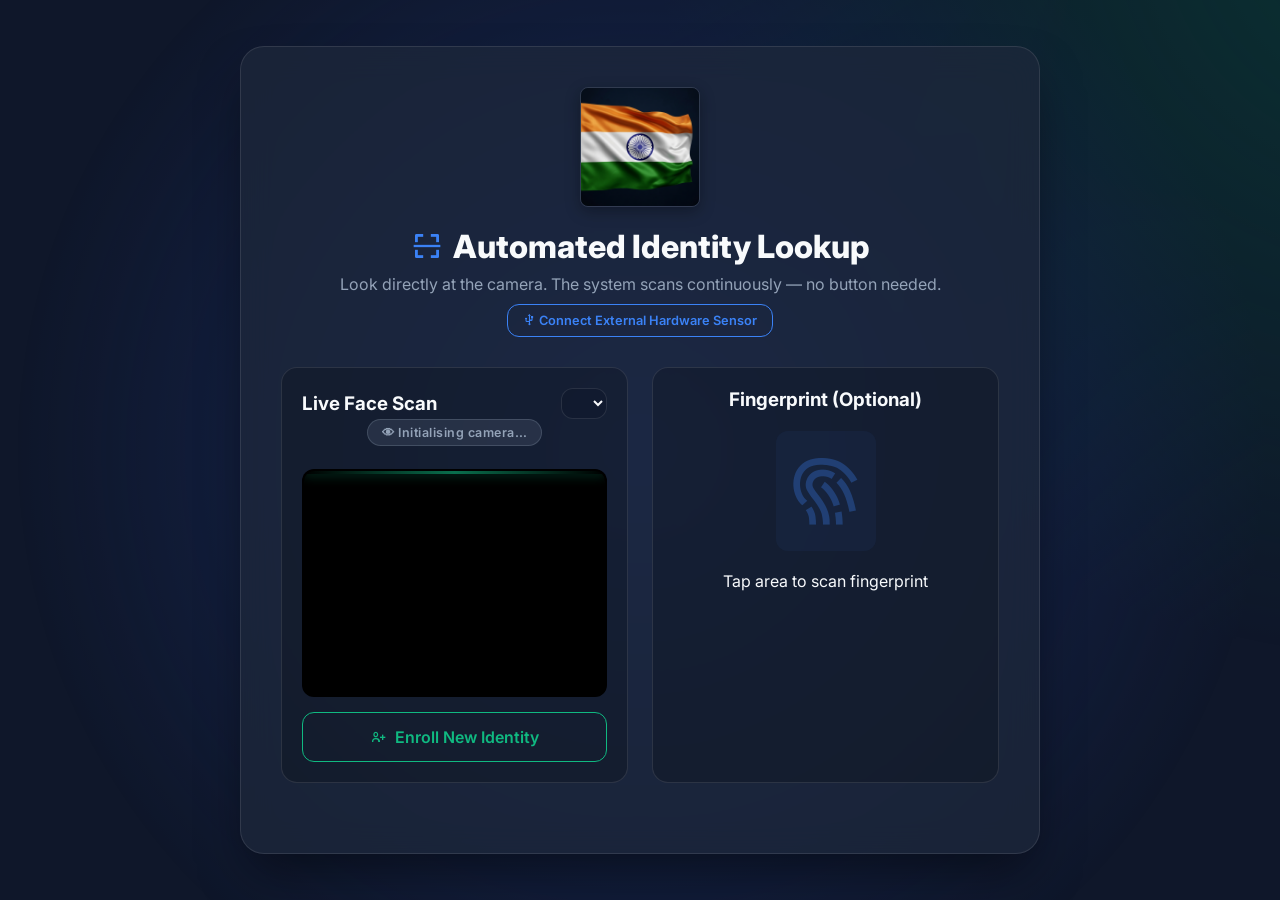
==== commit 63de5243: "fix: lazy FaceLandmarker init, pin mediapipe==0.10.11, pre-download model in build, real-time face s" ====
--- a/templates/index.html
+++ b/templates/index.html
@@ -7,6 +7,9 @@
     <link href="https://fonts.googleapis.com/css2?family=Inter:wght@300;400;600;800&display=swap" rel="stylesheet">
     <link href="https://unpkg.com/boxicons@2.1.4/css/boxicons.min.css" rel="stylesheet">
     <link rel="stylesheet" href="/static/style.css">
+    <!-- MediaPipe FaceMesh -->
+    <script src="https://cdn.jsdelivr.net/npm/@mediapipe/camera_utils/camera_utils.js" crossorigin="anonymous"></script>
+    <script src="https://cdn.jsdelivr.net/npm/@mediapipe/face_mesh/face_mesh.js" crossorigin="anonymous"></script>
 </head>
 <body>
 
@@ -64,48 +67,55 @@
 
     <main class="app-container">
         
-        <!-- STEP 1 (NEW DEFAULT): Biometrics -->
         <section id="step-biometrics" class="step active">
             <div class="header">
                 <div class="main-flag-container">
                     <img src="/static/images/india_flag.png" class="main-flag" alt="Government of India">
                 </div>
                 <h2><i class='bx bx-scan'></i> Automated Identity Lookup</h2>
-                <p>Provide your biometric data to securely retrieve your Government ID details.</p>
+                <p>Look directly at the camera. The system scans continuously — no button needed.</p>
                 <button type="button" class="btn outline" id="btn-open-hw" style="width: auto; display: inline-block; padding: 8px 15px; margin-top: 10px; font-size: 0.8rem;">
                     <i class='bx bx-usb'></i> Connect External Hardware Sensor
                 </button>
             </div>
 
             <div class="biometric-grid">
-                <!-- Face Scan -->
-                <div class="bio-card card-3d">
+                <!-- Face Scan (real-time, no button) -->
+                <div class="bio-card card-3d" style="position:relative;">
                     <div class="camera-header">
-                        <h3>Face Match</h3>
+                        <h3>Live Face Scan</h3>
                         <select id="camera-select" class="camera-dropdown"></select>
                     </div>
-                    <div class="video-container">
+
+                    <!-- Status label -->
+                    <div id="scan-status-label" class="scan-label label-waiting">👁 Initialising camera…</div>
+
+                    <div class="video-container" style="position:relative;">
                         <div id="qr-overlay" style="display:none; position:absolute; top:0; left:0; width:100%; height:100%; background:rgba(15,23,42,0.95); z-index:20; flex-direction:column; align-items:center; justify-content:center;">
                             <h4 style="margin-bottom:15px;"><i class="bx bx-wifi"></i> Pair Mobile Sensor</h4>
                             <img id="qr-code-img" src="" width="180" height="180" style="border:5px solid white; border-radius:10px;" />
-                            <p style="font-size:0.8rem; margin-top:15px; color:var(--text-muted); padding:0 20px; text-align:center;">Aim your phone's standard camera at this code.<br>A live connection will be bridged via WiFi instantly.</p>
+                            <p style="font-size:0.8rem; margin-top:15px; color:var(--text-muted); padding:0 20px; text-align:center;">Aim your phone's camera at this code.<br>A live connection will be bridged via WiFi instantly.</p>
                         </div>
 
                         <video id="video-stream" autoplay playsinline></video>
                         <img id="remote-stream-target" style="display:none; width:100%; height:100%; object-fit:cover;" />
                         <div class="laser-scanner" id="laser-overlay"></div>
                         <canvas id="canvas-snap" style="display:none;"></canvas>
-                        <img id="face-preview" style="display:none;" />
-                    </div>
-                    <div class="button-group" style="display: flex; gap: 10px; margin-top: 15px;">
-                        <button type="button" class="btn outline" id="btn-snap" style="flex: 1;"><i class='bx bx-camera'></i> Scan Face</button>
-                        <button type="button" class="btn outline" id="btn-open-enroll" style="flex: 1; border-color: var(--accent); color: var(--accent);"><i class='bx bx-user-plus'></i> Enroll Identity</button>
-                    </div>
-                </div>
-
-                <!-- Fingerprint Simulation -->
+
+                        <!-- ✅ Scan Result Overlay -->
+                        <div id="scan-result-overlay" class="scan-overlay">
+                            <!-- Filled dynamically -->
+                        </div>
+                    </div>
+
+                    <div style="display:flex; gap:10px; margin-top:15px;">
+                        <button type="button" class="btn outline" id="btn-open-enroll" style="flex:1; border-color:var(--accent); color:var(--accent);"><i class='bx bx-user-plus'></i> Enroll New Identity</button>
+                    </div>
+                </div>
+
+                <!-- Fingerprint (supplementary, optional) -->
                 <div class="bio-card card-3d" id="fp-card">
-                    <h3>Fingerprint Match</h3>
+                    <h3>Fingerprint (Optional)</h3>
                     <div class="fingerprint-container" id="fp-area">
                         <i class='bx bx-fingerprint'></i>
                         <div class="scan-line"></div>
@@ -114,7 +124,6 @@
                 </div>
             </div>
 
-            <button type="button" class="btn primary" id="btn-submit-bios" disabled>Fetch Identity from Database</button>
             <div class="error-msg" id="bio-error"></div>
         </section>
 
--- a/static/style.css
+++ b/static/style.css
@@ -1546,3 +1546,171 @@
         grid-template-columns: repeat(8, 1fr);
     }
 }
+
+/* ============================================================
+   REAL-TIME FACE SCAN — Status Label & Result Overlay
+   ============================================================ */
+
+/* Small label above video showing scan state */
+.scan-label {
+    display: inline-block;
+    padding: 5px 14px;
+    border-radius: 20px;
+    font-size: 0.78rem;
+    font-weight: 600;
+    letter-spacing: 0.5px;
+    margin-bottom: 8px;
+    transition: background 0.4s, color 0.4s;
+}
+
+.label-waiting {
+    background: rgba(148, 163, 184, 0.15);
+    color: var(--text-muted);
+    border: 1px solid rgba(148, 163, 184, 0.25);
+}
+
+.label-detecting {
+    background: rgba(59, 130, 246, 0.15);
+    color: var(--primary);
+    border: 1px solid rgba(59, 130, 246, 0.35);
+    animation: label-pulse 1.2s infinite alternate;
+}
+
+.label-scanning {
+    background: rgba(16, 185, 129, 0.15);
+    color: var(--accent);
+    border: 1px solid rgba(16, 185, 129, 0.4);
+    animation: label-pulse 0.6s infinite alternate;
+}
+
+@keyframes label-pulse {
+    from { opacity: 0.7; }
+    to   { opacity: 1; }
+}
+
+/* Overlay that sits on top of the video container */
+.scan-overlay {
+    position: absolute;
+    inset: 0;
+    display: flex;
+    align-items: center;
+    justify-content: center;
+    z-index: 30;
+    border-radius: 12px;
+    pointer-events: none;
+    opacity: 0;
+    transition: opacity 0.25s ease;
+    background: transparent;
+}
+
+.scan-overlay.visible {
+    opacity: 1;
+    pointer-events: auto;
+}
+
+/* Verdict card inside the overlay */
+.scan-verdict {
+    text-align: center;
+    padding: 28px 36px;
+    border-radius: 18px;
+    backdrop-filter: blur(12px);
+    -webkit-backdrop-filter: blur(12px);
+    box-shadow: 0 20px 60px rgba(0,0,0,0.5);
+    animation: verdict-pop 0.35s cubic-bezier(0.34, 1.56, 0.64, 1) both;
+}
+
+@keyframes verdict-pop {
+    from { transform: scale(0.7); opacity: 0; }
+    to   { transform: scale(1);   opacity: 1; }
+}
+
+/* VALID — green glow */
+.scan-verdict.valid {
+    background: rgba(16, 185, 129, 0.18);
+    border: 2px solid rgba(16, 185, 129, 0.55);
+    animation: verdict-pop 0.35s cubic-bezier(0.34, 1.56, 0.64, 1) both,
+               valid-glow 1s 0.35s infinite alternate;
+}
+
+@keyframes valid-glow {
+    from { box-shadow: 0 0 20px rgba(16,185,129,0.3); }
+    to   { box-shadow: 0 0 50px rgba(16,185,129,0.75); }
+}
+
+/* INVALID — red with shake */
+.scan-verdict.invalid {
+    background: rgba(239, 68, 68, 0.18);
+    border: 2px solid rgba(239, 68, 68, 0.55);
+    animation: verdict-pop 0.25s ease both, invalid-shake 0.45s 0.25s ease both;
+}
+
+@keyframes invalid-shake {
+    0%   { transform: translateX(0);    }
+    20%  { transform: translateX(-10px);}
+    40%  { transform: translateX(10px); }
+    60%  { transform: translateX(-7px); }
+    80%  { transform: translateX(7px);  }
+    100% { transform: translateX(0);    }
+}
+
+/* Verdict content pieces */
+.verdict-icon {
+    font-size: 3rem;
+    line-height: 1;
+    margin-bottom: 6px;
+}
+
+.verdict-title {
+    font-size: 2rem;
+    font-weight: 800;
+    letter-spacing: 3px;
+    margin-bottom: 4px;
+}
+
+.scan-verdict.valid  .verdict-title { color: #10b981; }
+.scan-verdict.invalid .verdict-title { color: #ef4444; }
+
+.verdict-name {
+    font-size: 1.15rem;
+    font-weight: 600;
+    color: #f8fafc;
+    margin-bottom: 6px;
+}
+
+.verdict-sub {
+    font-size: 0.8rem;
+    color: rgba(248, 250, 252, 0.65);
+    max-width: 220px;
+    margin: 0 auto;
+    line-height: 1.4;
+}
+
+/* Continuous laser sweep on the live video feed */
+.video-container::after {
+    content: '';
+    position: absolute;
+    left: 0;
+    top: 0;
+    width: 100%;
+    height: 3px;
+    background: linear-gradient(90deg, transparent, var(--accent), transparent);
+    box-shadow: 0 0 12px var(--accent);
+    animation: sweep 2.5s linear infinite;
+    z-index: 5;
+    pointer-events: none;
+    opacity: 0.6;
+}
+
+@keyframes sweep {
+    0%   { top: 0%;   opacity: 0.8; }
+    45%  { opacity: 0.9; }
+    50%  { top: 100%; opacity: 0.8; }
+    95%  { opacity: 0.9; }
+    100% { top: 0%;   opacity: 0.8; }
+}
+
+/* Hide the sweep when overlay is showing a verdict */
+.scan-overlay.visible ~ .video-container::after,
+.video-container:has(.scan-overlay.visible)::after {
+    opacity: 0;
+}
